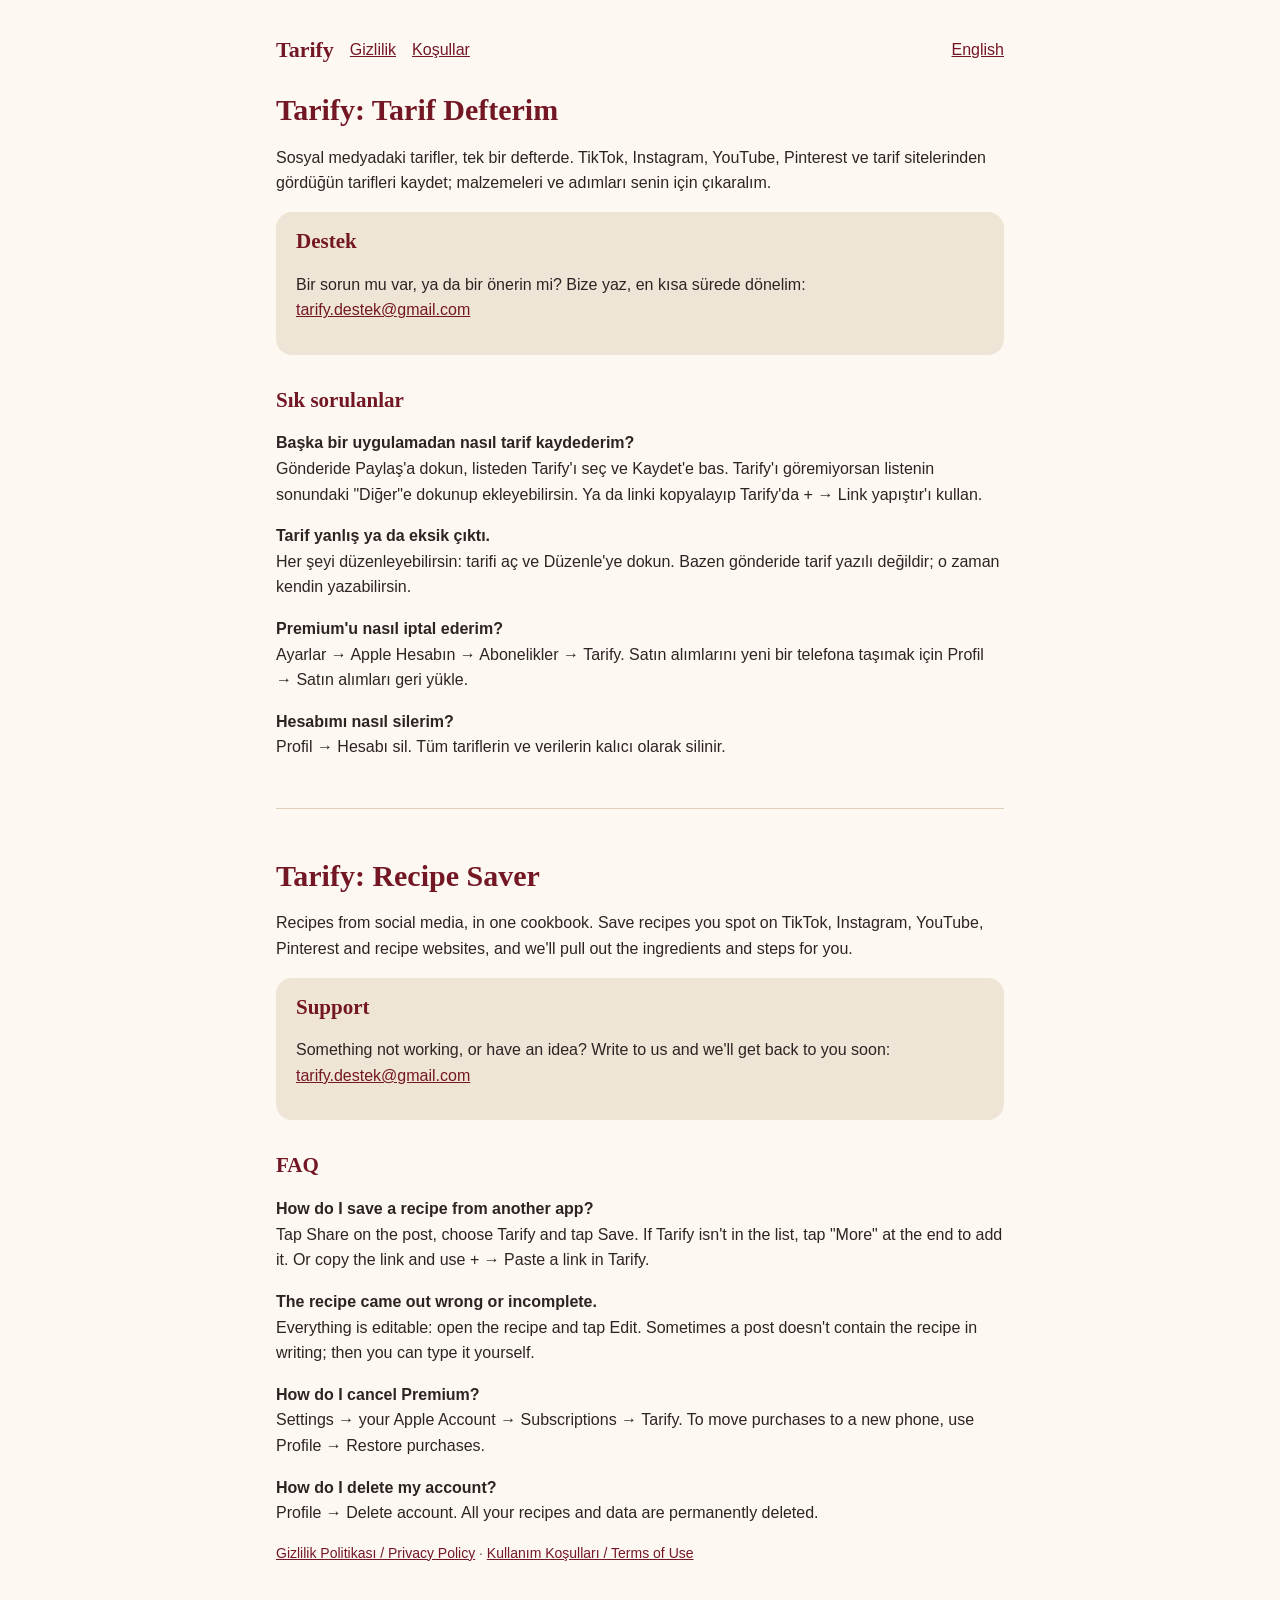
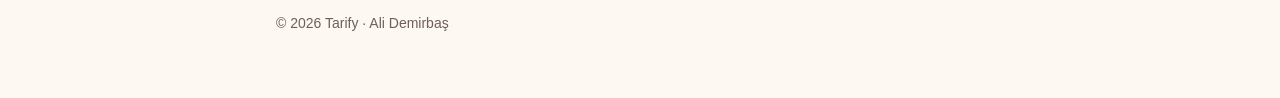
==== index.html @ b7f8b82b "Tarify privacy policy, terms and support pages Co-Authored-By: Claude Opus 5.5 <noreply@anthropic.co" ====
<!doctype html>
<html lang="tr">
<head>
<meta charset="utf-8">
<meta name="viewport" content="width=device-width, initial-scale=1">
<title>Tarify · Destek / Support</title>
<link rel="stylesheet" href="style.css">
</head>
<body>
<main>
<nav><a class="brand" href="./">Tarify</a><a href="privacy.html">Gizlilik</a><a href="terms.html">Koşullar</a><a class="lang" href="#en">English</a></nav>

<section id="tr" lang="tr">
<h1>Tarify: Tarif Defterim</h1>
<p>Sosyal medyadaki tarifler, tek bir defterde. TikTok, Instagram, YouTube, Pinterest ve tarif sitelerinden gördüğün tarifleri kaydet; malzemeleri ve adımları senin için çıkaralım.</p>

<div class="card">
<h2 style="margin-top:0">Destek</h2>
<p>Bir sorun mu var, ya da bir önerin mi? Bize yaz, en kısa sürede dönelim: <a href="mailto:tarify.destek@gmail.com">tarify.destek@gmail.com</a></p>
</div>

<h2>Sık sorulanlar</h2>
<p><strong>Başka bir uygulamadan nasıl tarif kaydederim?</strong><br>Gönderide Paylaş'a dokun, listeden Tarify'ı seç ve Kaydet'e bas. Tarify'ı göremiyorsan listenin sonundaki "Diğer"e dokunup ekleyebilirsin. Ya da linki kopyalayıp Tarify'da + → Link yapıştır'ı kullan.</p>
<p><strong>Tarif yanlış ya da eksik çıktı.</strong><br>Her şeyi düzenleyebilirsin: tarifi aç ve Düzenle'ye dokun. Bazen gönderide tarif yazılı değildir; o zaman kendin yazabilirsin.</p>
<p><strong>Premium'u nasıl iptal ederim?</strong><br>Ayarlar → Apple Hesabın → Abonelikler → Tarify. Satın alımlarını yeni bir telefona taşımak için Profil → Satın alımları geri yükle.</p>
<p><strong>Hesabımı nasıl silerim?</strong><br>Profil → Hesabı sil. Tüm tariflerin ve verilerin kalıcı olarak silinir.</p>
</section>

<hr>

<section id="en" lang="en">
<h1>Tarify: Recipe Saver</h1>
<p>Recipes from social media, in one cookbook. Save recipes you spot on TikTok, Instagram, YouTube, Pinterest and recipe websites, and we'll pull out the ingredients and steps for you.</p>

<div class="card">
<h2 style="margin-top:0">Support</h2>
<p>Something not working, or have an idea? Write to us and we'll get back to you soon: <a href="mailto:tarify.destek@gmail.com">tarify.destek@gmail.com</a></p>
</div>

<h2>FAQ</h2>
<p><strong>How do I save a recipe from another app?</strong><br>Tap Share on the post, choose Tarify and tap Save. If Tarify isn't in the list, tap "More" at the end to add it. Or copy the link and use + → Paste a link in Tarify.</p>
<p><strong>The recipe came out wrong or incomplete.</strong><br>Everything is editable: open the recipe and tap Edit. Sometimes a post doesn't contain the recipe in writing; then you can type it yourself.</p>
<p><strong>How do I cancel Premium?</strong><br>Settings → your Apple Account → Subscriptions → Tarify. To move purchases to a new phone, use Profile → Restore purchases.</p>
<p><strong>How do I delete my account?</strong><br>Profile → Delete account. All your recipes and data are permanently deleted.</p>
</section>

<p class="meta"><a href="privacy.html">Gizlilik Politikası / Privacy Policy</a> · <a href="terms.html">Kullanım Koşulları / Terms of Use</a></p>
<footer>© 2026 Tarify · Ali Demirbaş</footer>
</main>
</body>
</html>
---- style.css ----
:root{--bg:#FDF8F2;--surface:#EFE5D6;--primary:#741725;--text:#2E2323;--muted:#6E5F5A;--border:#E0CFB6}
@media (prefers-color-scheme:dark){:root{--bg:#1C1718;--surface:#2A2223;--primary:#E08A92;--text:#EFE5D6;--muted:#B8ABA0;--border:#4A3D3E}}
*{box-sizing:border-box}
body{margin:0;background:var(--bg);color:var(--text);font:16px/1.6 -apple-system,BlinkMacSystemFont,"Segoe UI",Roboto,sans-serif}
main{max-width:760px;margin:0 auto;padding:32px 16px 64px}
h1,h2{font-family:Georgia,"Times New Roman",serif;color:var(--primary);line-height:1.25}
h1{font-size:30px;margin:8px 0 4px}h2{font-size:21px;margin-top:32px}
a{color:var(--primary)}
.brand{font-family:Georgia,serif;font-size:22px;font-weight:600;color:var(--primary);text-decoration:none}
nav{display:flex;flex-wrap:wrap;gap:8px 16px;align-items:center;margin-bottom:24px}
nav a.lang{margin-left:auto}
.meta{color:var(--muted);font-size:14px}
.card{background:var(--surface);border-radius:16px;padding:16px 20px;margin:16px 0}
table{width:100%;border-collapse:collapse;font-size:15px}
td,th{text-align:left;padding:8px;border-bottom:1px solid var(--border);vertical-align:top}
hr{border:0;border-top:1px solid var(--border);margin:48px 0}
footer{color:var(--muted);font-size:14px;margin-top:48px}
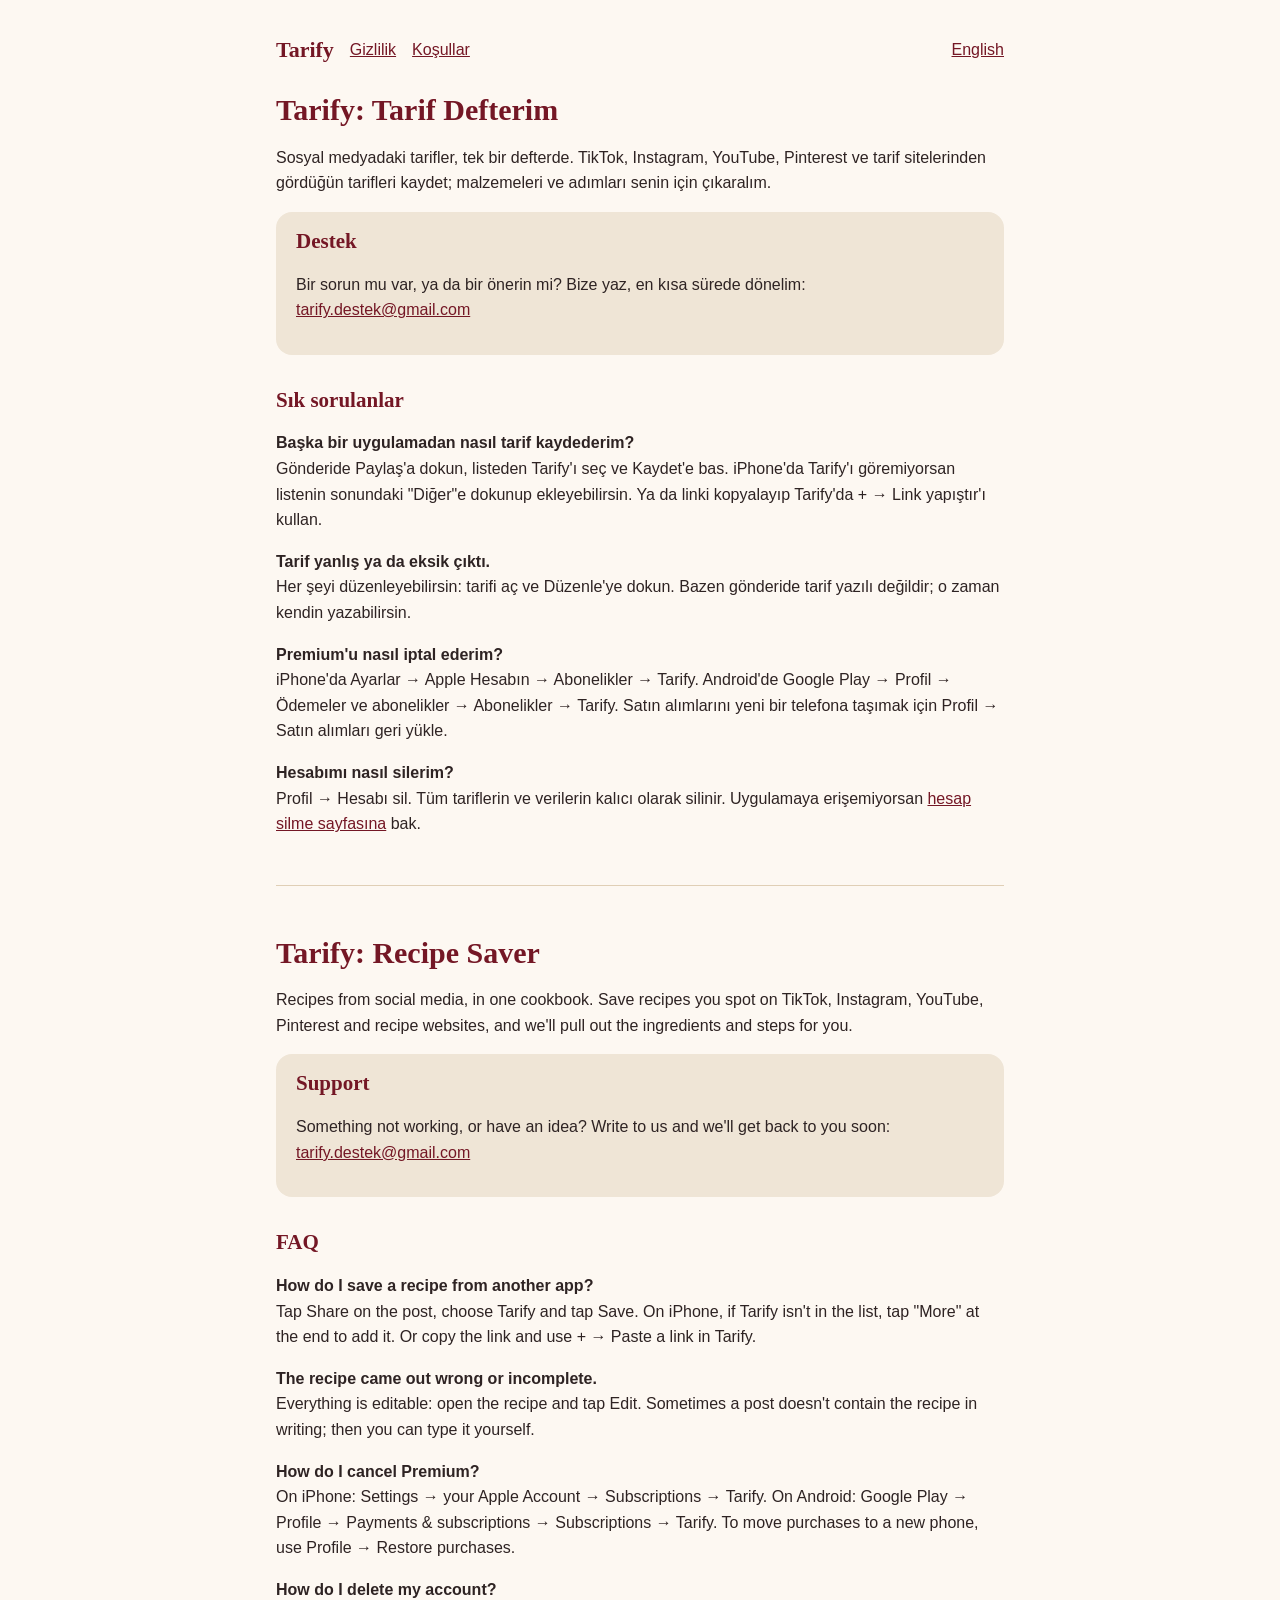
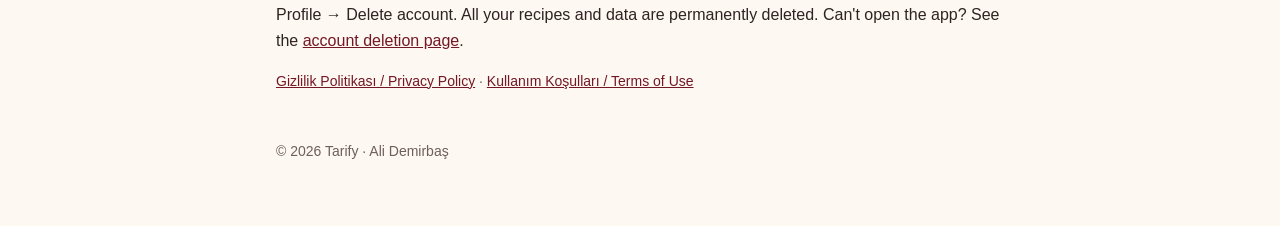
==== commit 094f0fec: "Cover Google Play in privacy, terms and support; add account deletion page Co-Authored-By: Claude Op" ====
--- a/index.html
+++ b/index.html
@@ -20,10 +20,10 @@
 </div>
 
 <h2>Sık sorulanlar</h2>
-<p><strong>Başka bir uygulamadan nasıl tarif kaydederim?</strong><br>Gönderide Paylaş'a dokun, listeden Tarify'ı seç ve Kaydet'e bas. Tarify'ı göremiyorsan listenin sonundaki "Diğer"e dokunup ekleyebilirsin. Ya da linki kopyalayıp Tarify'da + → Link yapıştır'ı kullan.</p>
+<p><strong>Başka bir uygulamadan nasıl tarif kaydederim?</strong><br>Gönderide Paylaş'a dokun, listeden Tarify'ı seç ve Kaydet'e bas. iPhone'da Tarify'ı göremiyorsan listenin sonundaki "Diğer"e dokunup ekleyebilirsin. Ya da linki kopyalayıp Tarify'da + → Link yapıştır'ı kullan.</p>
 <p><strong>Tarif yanlış ya da eksik çıktı.</strong><br>Her şeyi düzenleyebilirsin: tarifi aç ve Düzenle'ye dokun. Bazen gönderide tarif yazılı değildir; o zaman kendin yazabilirsin.</p>
-<p><strong>Premium'u nasıl iptal ederim?</strong><br>Ayarlar → Apple Hesabın → Abonelikler → Tarify. Satın alımlarını yeni bir telefona taşımak için Profil → Satın alımları geri yükle.</p>
-<p><strong>Hesabımı nasıl silerim?</strong><br>Profil → Hesabı sil. Tüm tariflerin ve verilerin kalıcı olarak silinir.</p>
+<p><strong>Premium'u nasıl iptal ederim?</strong><br>iPhone'da Ayarlar → Apple Hesabın → Abonelikler → Tarify. Android'de Google Play → Profil → Ödemeler ve abonelikler → Abonelikler → Tarify. Satın alımlarını yeni bir telefona taşımak için Profil → Satın alımları geri yükle.</p>
+<p><strong>Hesabımı nasıl silerim?</strong><br>Profil → Hesabı sil. Tüm tariflerin ve verilerin kalıcı olarak silinir. Uygulamaya erişemiyorsan <a href="delete-account.html">hesap silme sayfasına</a> bak.</p>
 </section>
 
 <hr>
@@ -38,10 +38,10 @@
 </div>
 
 <h2>FAQ</h2>
-<p><strong>How do I save a recipe from another app?</strong><br>Tap Share on the post, choose Tarify and tap Save. If Tarify isn't in the list, tap "More" at the end to add it. Or copy the link and use + → Paste a link in Tarify.</p>
+<p><strong>How do I save a recipe from another app?</strong><br>Tap Share on the post, choose Tarify and tap Save. On iPhone, if Tarify isn't in the list, tap "More" at the end to add it. Or copy the link and use + → Paste a link in Tarify.</p>
 <p><strong>The recipe came out wrong or incomplete.</strong><br>Everything is editable: open the recipe and tap Edit. Sometimes a post doesn't contain the recipe in writing; then you can type it yourself.</p>
-<p><strong>How do I cancel Premium?</strong><br>Settings → your Apple Account → Subscriptions → Tarify. To move purchases to a new phone, use Profile → Restore purchases.</p>
-<p><strong>How do I delete my account?</strong><br>Profile → Delete account. All your recipes and data are permanently deleted.</p>
+<p><strong>How do I cancel Premium?</strong><br>On iPhone: Settings → your Apple Account → Subscriptions → Tarify. On Android: Google Play → Profile → Payments &amp; subscriptions → Subscriptions → Tarify. To move purchases to a new phone, use Profile → Restore purchases.</p>
+<p><strong>How do I delete my account?</strong><br>Profile → Delete account. All your recipes and data are permanently deleted. Can't open the app? See the <a href="delete-account.html#en">account deletion page</a>.</p>
 </section>
 
 <p class="meta"><a href="privacy.html">Gizlilik Politikası / Privacy Policy</a> · <a href="terms.html">Kullanım Koşulları / Terms of Use</a></p>
